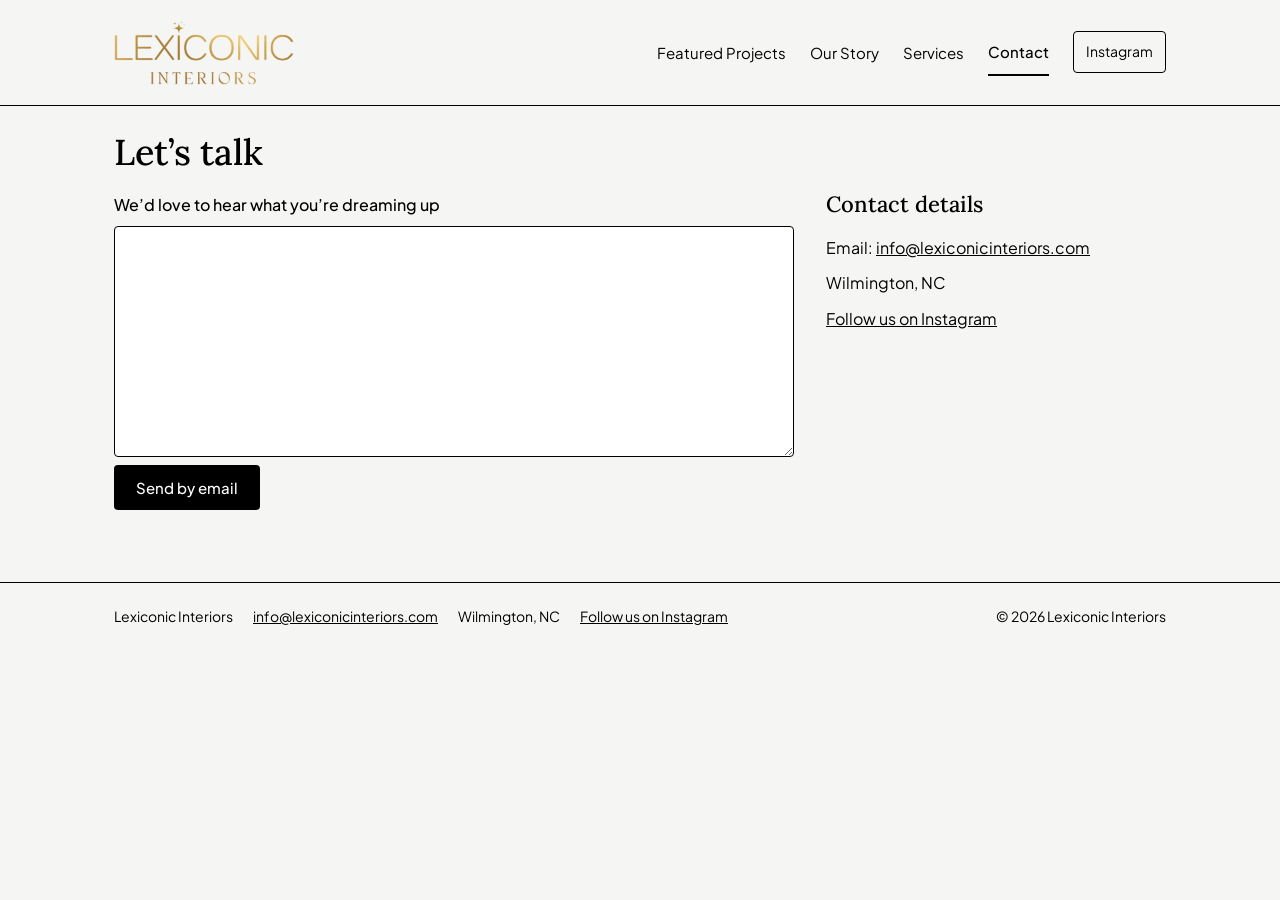
==== contact.html @ 1aa58450 "Updating Styling and Adding Pages" ====
<!DOCTYPE html>
<html lang="en">
<head>
  <meta charset="utf-8">
  <meta name="viewport" content="width=device-width, initial-scale=1">
  <title>Contact | Lexiconic Interiors</title>
  <meta name="description" content="Get in touch with Lexiconic Interiors, a Wilmington, NC interior design studio.">
  <link rel="preconnect" href="https://fonts.googleapis.com">
  <link rel="preconnect" href="https://fonts.gstatic.com" crossorigin>
  <link href="https://fonts.googleapis.com/css2?family=Lora:wght@400;500;600&family=Plus+Jakarta+Sans:wght@400;500;600&display=swap" rel="stylesheet">
  <link rel="stylesheet" href="css/styles.css">
</head>
<body>
  <a class="skip-link" href="#main">Skip to main content</a>
  <header class="site-header">
    <div class="header-inner">
      <a class="logo" href="index.html"><img src="images/lexiconic-logo.png" alt="Lexiconic Interiors, home" width="180" height="65"></a>
      <nav aria-label="Main">
        <ul>
          <li><a href="featured-projects.html">Featured Projects</a></li>
          <li><a href="our-story.html">Our Story</a></li>
          <li><a href="services.html">Services</a></li>
          <li><a href="contact.html" aria-current="page">Contact</a></li>
          <li class="insta"><a href="https://www.instagram.com/lexiconicinteriors/" target="_blank" rel="noopener">Instagram<span class="visually-hidden"> (opens in a new tab)</span></a></li>
        </ul>
      </nav>
    </div>
  </header>
  <main id="main" tabindex="-1">
    <div class="container">
      <h1>Let’s talk</h1>
      <div class="contact-grid">
        <form id="contact-form" action="mailto:info@lexiconicinteriors.com" method="post" enctype="text/plain">
          <label for="message">We’d love to hear what you’re dreaming up</label>
          <textarea id="message" name="message" rows="8" maxlength="1500" required aria-describedby="message-help"></textarea>
          <p id="message-help" class="help">
          <button class="button" type="submit">Send by email</button>
        </form>
        <div>
          <h2>Contact details</h2>
          <ul class="details">
            <li>Email: <a href="mailto:info@lexiconicinteriors.com">info@lexiconicinteriors.com</a></li>
            <li>Wilmington, NC</li>
            <li><a href="https://www.instagram.com/lexiconicinteriors/" target="_blank" rel="noopener">Follow us on Instagram<span class="visually-hidden"> (opens in a new tab)</span></a></li>
          </ul>
        </div>
      </div>
    </div>
  </main>
  <footer class="site-footer">
    <div class="footer-inner">
      <ul>
        <li>Lexiconic Interiors</li>
        <li><a href="mailto:info@lexiconicinteriors.com">info@lexiconicinteriors.com</a></li>
        <li>Wilmington, NC</li>
        <li><a href="https://www.instagram.com/lexiconicinteriors/" target="_blank" rel="noopener">Follow us on Instagram<span class="visually-hidden"> (opens in a new tab)</span></a></li>
      </ul>
      <p>&copy; 2026 Lexiconic Interiors</p>
    </div>
  </footer>
  <script>
    /* Opens the visitor's email app with their message ready to send. */
    document.getElementById("contact-form").addEventListener("submit", function (e) {
      e.preventDefault();
      var to = this.getAttribute("action").replace("mailto:", "");
      var msg = document.getElementById("message").value;
      window.location.href = "mailto:" + to + "?subject=" + encodeURIComponent("Project inquiry") + "&body=" + encodeURIComponent(msg);
    });
  </script>
</body>
</html>
---- css/styles.css ----
/* Lexiconic Interiors: site styles
   Colors: background #f5f5f3, text/primary black, white for bands and button text.
   Everything sized in rem so text can be enlarged to 200% without breaking. */

:root {
  --bg: #f5f5f3;
  --text: #000000;
  --white: #ffffff;
  --placeholder: #dcdcd8;
  --serif: "Lora", Georgia, "Times New Roman", serif;
  --sans: "Plus Jakarta Sans", Arial, Helvetica, sans-serif;
  --max: 68.75rem;
}

*, *::before, *::after { box-sizing: border-box; }

html { font-size: 100%; -webkit-text-size-adjust: 100%; }

body {
  margin: 0;
  background: var(--bg);
  color: var(--text);
  font-family: var(--sans);
  font-size: 1rem;
  line-height: 1.7;
}

img { display: block; max-width: 100%; height: auto; }
a { color: var(--text); }

/* Keyboard users: clearly visible focus on every link and button */
:focus-visible { outline: 3px solid var(--text); outline-offset: 3px; }
main:focus { outline: none; }

.visually-hidden {
  position: absolute !important;
  width: 1px; height: 1px;
  margin: -1px; padding: 0;
  overflow: hidden;
  clip: rect(0, 0, 0, 0);
  white-space: nowrap; border: 0;
}

.skip-link {
  position: absolute; left: -9999px; top: 0;
  background: var(--text); color: var(--white);
  padding: 0.75rem 1rem; z-index: 100;
}
.skip-link:focus { left: 0; outline: 3px solid var(--white); outline-offset: -6px; }

/* Headings */
h1, h2, h3 {
  font-family: var(--serif);
  font-weight: 500;
  line-height: 1.25;
  margin: 0 0 0.75rem;
}
h1 { font-size: clamp(1.75rem, 4vw, 2.25rem); }
h2 { font-size: 1.375rem; }
h3 { font-size: 1.125rem; }
p { max-width: 65ch; margin: 0 0 1rem; }

.container { max-width: var(--max); margin: 0 auto; padding: 1.5rem; }

/* Header and navigation */
.site-header { border-bottom: 1px solid var(--text); }
.header-inner {
  max-width: var(--max); margin: 0 auto; padding: 1rem 1.5rem;
  display: flex; justify-content: space-between; align-items: center;
  flex-wrap: wrap; gap: 0.5rem 2rem;
}
.logo { display: inline-block; padding: 0.25rem 0; }
.logo img { width: 11.25rem; height: auto; }
nav ul {
  list-style: none; margin: 0; padding: 0;
  display: flex; flex-wrap: wrap; align-items: center; gap: 0.25rem 1.5rem;
}
nav a {
  display: inline-block; padding: 0.6rem 0;
  font-size: 0.9375rem; text-decoration: none;
}
nav a:hover { text-decoration: underline; }
nav a[aria-current="page"] { border-bottom: 2px solid var(--text); font-weight: 500; }
nav .insta a {
  border: 1px solid var(--text); border-radius: 4px;
  padding: 0.5rem 0.75rem; font-size: 0.875rem;
}

/* Buttons */
.button {
  display: inline-block; min-height: 2.75rem;
  background: var(--text); color: var(--white);
  border: 2px solid var(--text); border-radius: 4px;
  padding: 0.7rem 1.25rem;
  font-size: 0.9375rem; font-weight: 500; text-decoration: none;
}
.button:hover { background: var(--white); color: var(--text); }

/* Photo placeholders: replace these with real images (see README) */
.placeholder {
  background: var(--placeholder); color: var(--text);
  display: flex; align-items: center; justify-content: center;
  text-align: center; padding: 0.5rem;
  font-size: 0.8125rem; border-radius: 4px;
  aspect-ratio: 4 / 3;
}
.hero { width: 100%; aspect-ratio: 21 / 9; min-height: 11rem; border-radius: 0; }

/* Project grids */
.grid-3 {
  list-style: none; margin: 1rem 0 0; padding: 0;
  display: grid; gap: 1.5rem;
  grid-template-columns: repeat(auto-fit, minmax(min(100%, 16rem), 1fr));
}
.card { display: block; text-decoration: none; }
.card h3 { margin: 0.5rem 0 0; text-decoration: underline; }
.grid-3 article h2 { font-size: 1.125rem; margin: 0.5rem 0 0.25rem; }
.grid-3 article p { margin: 0; }
.more { margin-top: 1.5rem; }

/* Testimonial */
.testimonial {
  background: var(--white); border-top: 1px solid var(--text);
  padding: 2rem 1.5rem; text-align: center; margin-top: 1.5rem;
}
.testimonial figure { margin: 0 0 1rem; }
.testimonial blockquote { margin: 0; }
.testimonial blockquote p {
  font-family: var(--serif); font-size: 1.25rem; line-height: 1.5;
  max-width: 36rem; margin: 0 auto 0.5rem;
}
.testimonial figcaption { font-size: 0.875rem; }
.testimonial p { margin-left: auto; margin-right: auto; }

/* Our Story: photo left, bio right */
.bio {
  display: grid; grid-template-columns: minmax(0, 18.75rem) 1fr;
  gap: 2rem; align-items: center; padding: 1.5rem 0;
}
.bio img {
  width: 100%; aspect-ratio: 1 / 1; object-fit: cover;
  object-position: 40% 25%; border-radius: 4px;
}

/* Services and Contact */
.service { border-top: 1px solid var(--text); padding: 1.25rem 0 0.25rem; }
.details { list-style: none; margin: 0 0 1rem; padding: 0; }
.details li { padding: 0.25rem 0; }

/* Footer */
.site-footer { background: var(#f5f5f3); border-top: 1px solid var(--text); font-size: 0.875rem; margin-top: 2rem; }
.footer-inner {
  max-width: var(--max); margin: 0 auto; padding: 1rem 1.5rem;
  display: flex; justify-content: space-between; flex-wrap: wrap; gap: 0.5rem 1.5rem;
}
.footer-inner ul { list-style: none; margin: 0; padding: 0; display: flex; flex-wrap: wrap; align-items: center; gap: 0.25rem 1.25rem; }
.footer-inner a { display: inline-block; padding: 0.4rem 0; }
.footer-inner p { margin: 0; padding: 0.4rem 0; }

/* Phones and enlarged text: everything becomes one column */
@media (max-width: 40rem) {
  .header-inner { flex-direction: column; align-items: flex-start; padding: 1rem; }
  .container { padding: 1.25rem 1rem; }
  .bio { grid-template-columns: 1fr; gap: 1rem; }
  .footer-inner { flex-direction: column; padding: 1rem; }
  .footer-inner ul { flex-direction: column; align-items: flex-start; }
}

/* Respect "reduce motion" settings (the site has no animation anyway) */
@media (prefers-reduced-motion: reduce) {
  * { animation: none !important; transition: none !important; scroll-behavior: auto !important; }
}

/* Added: pull quote, long bios, contact form */
.pullquote { margin: 1rem 0 1.5rem; max-width: 36rem; }
.pullquote blockquote { margin: 0; }
.pullquote blockquote p { font-family: var(--serif); font-size: 1.375rem; line-height: 1.5; margin: 0 0 0.25rem; }
.pullquote figcaption { font-size: 0.875rem; }
.bio { align-items: start; }
.bio h2 { margin-top: 0; }
.lead { font-family: var(--serif); font-size: 1.125rem; line-height: 1.5; }
.contact-grid { display: grid; grid-template-columns: minmax(0, 2fr) minmax(0, 1fr); gap: 2rem; margin-top: 1rem; }
label { display: block; font-weight: 500; margin-bottom: 0.5rem; }
textarea {
  display: block; width: 100%; min-height: 10rem;
  background: var(#f5f5f3); color: var(--text);
  border: 1px solid var(--text); border-radius: 4px;
  padding: 0.75rem; font: inherit; line-height: 1.6; resize: vertical;
}
.help { font-size: 0.875rem; margin-top: 0.5rem; }
button.button { font-family: var(--sans); cursor: pointer; }
@media (max-width: 40rem) { .contact-grid { grid-template-columns: 1fr; } }

/* No gap between the testimonial band and the footer */
main:has(.testimonial) + .site-footer { margin-top: 0; }
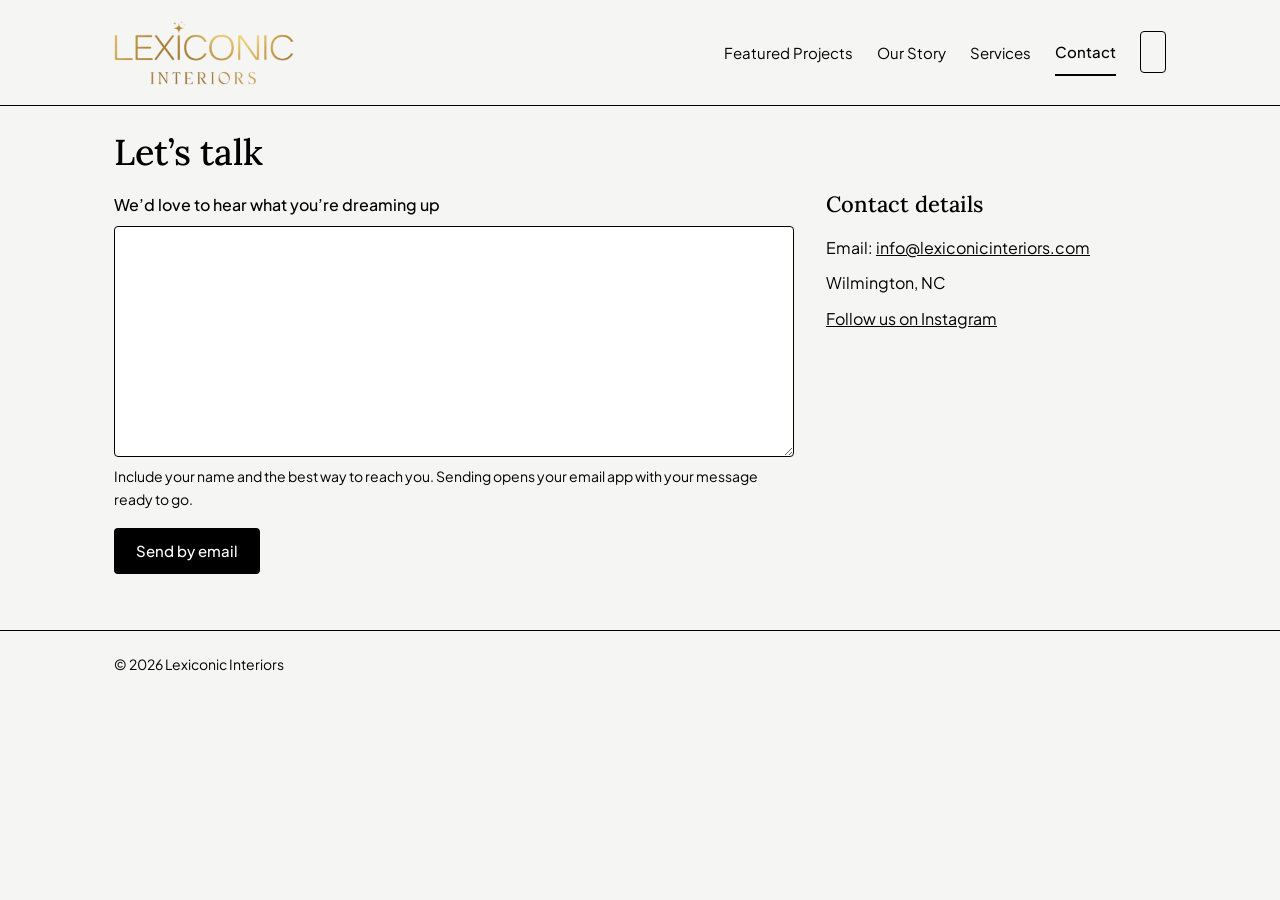
==== commit e70fa344: "describe what you changed" ====
--- a/contact.html
+++ b/contact.html
@@ -21,7 +21,7 @@
           <li><a href="our-story.html">Our Story</a></li>
           <li><a href="services.html">Services</a></li>
           <li><a href="contact.html" aria-current="page">Contact</a></li>
-          <li class="insta"><a href="https://www.instagram.com/lexiconicinteriors/" target="_blank" rel="noopener">Instagram<span class="visually-hidden"> (opens in a new tab)</span></a></li>
+          <li class="insta"><a href="https://www.instagram.com/lexiconicinteriors/" target="_blank" rel="noopener"><svg viewBox="0 0 24 24" aria-hidden="true" focusable="false"><rect x="3" y="3" width="18" height="18" rx="5" fill="none" stroke="currentColor" stroke-width="1.8"/><circle cx="12" cy="12" r="4.2" fill="none" stroke="currentColor" stroke-width="1.8"/><circle cx="17.3" cy="6.7" r="1.2" fill="currentColor"/></svg><span class="visually-hidden">Instagram (opens in a new tab)</span></a></li>
         </ul>
       </nav>
     </div>
@@ -33,7 +33,7 @@
         <form id="contact-form" action="mailto:info@lexiconicinteriors.com" method="post" enctype="text/plain">
           <label for="message">We’d love to hear what you’re dreaming up</label>
           <textarea id="message" name="message" rows="8" maxlength="1500" required aria-describedby="message-help"></textarea>
-          <p id="message-help" class="help">
+          <p id="message-help" class="help">Include your name and the best way to reach you. Sending opens your email app with your message ready to go.</p>
           <button class="button" type="submit">Send by email</button>
         </form>
         <div>
@@ -49,12 +49,6 @@
   </main>
   <footer class="site-footer">
     <div class="footer-inner">
-      <ul>
-        <li>Lexiconic Interiors</li>
-        <li><a href="mailto:info@lexiconicinteriors.com">info@lexiconicinteriors.com</a></li>
-        <li>Wilmington, NC</li>
-        <li><a href="https://www.instagram.com/lexiconicinteriors/" target="_blank" rel="noopener">Follow us on Instagram<span class="visually-hidden"> (opens in a new tab)</span></a></li>
-      </ul>
       <p>&copy; 2026 Lexiconic Interiors</p>
     </div>
   </footer>
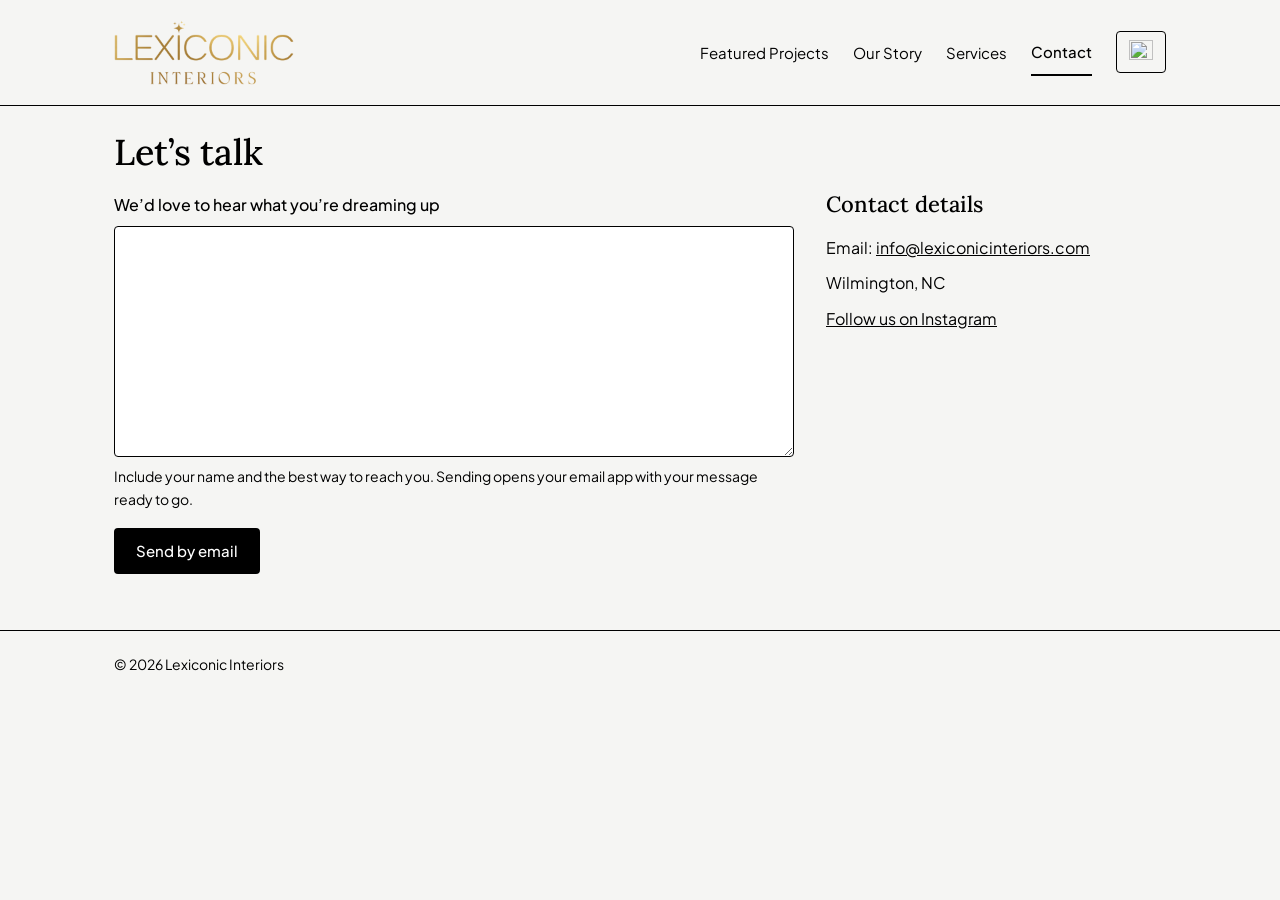
==== commit 81548817: "describe what you changed" ====
--- a/contact.html
+++ b/contact.html
@@ -21,7 +21,7 @@
           <li><a href="our-story.html">Our Story</a></li>
           <li><a href="services.html">Services</a></li>
           <li><a href="contact.html" aria-current="page">Contact</a></li>
-          <li class="insta"><a href="https://www.instagram.com/lexiconicinteriors/" target="_blank" rel="noopener"><svg viewBox="0 0 24 24" aria-hidden="true" focusable="false"><rect x="3" y="3" width="18" height="18" rx="5" fill="none" stroke="currentColor" stroke-width="1.8"/><circle cx="12" cy="12" r="4.2" fill="none" stroke="currentColor" stroke-width="1.8"/><circle cx="17.3" cy="6.7" r="1.2" fill="currentColor"/></svg><span class="visually-hidden">Instagram (opens in a new tab)</span></a></li>
+          <li class="insta"><a href="https://www.instagram.com/lexiconicinteriors/" target="_blank" rel="noopener"><img src="images/instagram-gold.png" alt="" width="24" height="24"><span class="visually-hidden">Instagram (opens in a new tab)</span></a></li>
         </ul>
       </nav>
     </div>
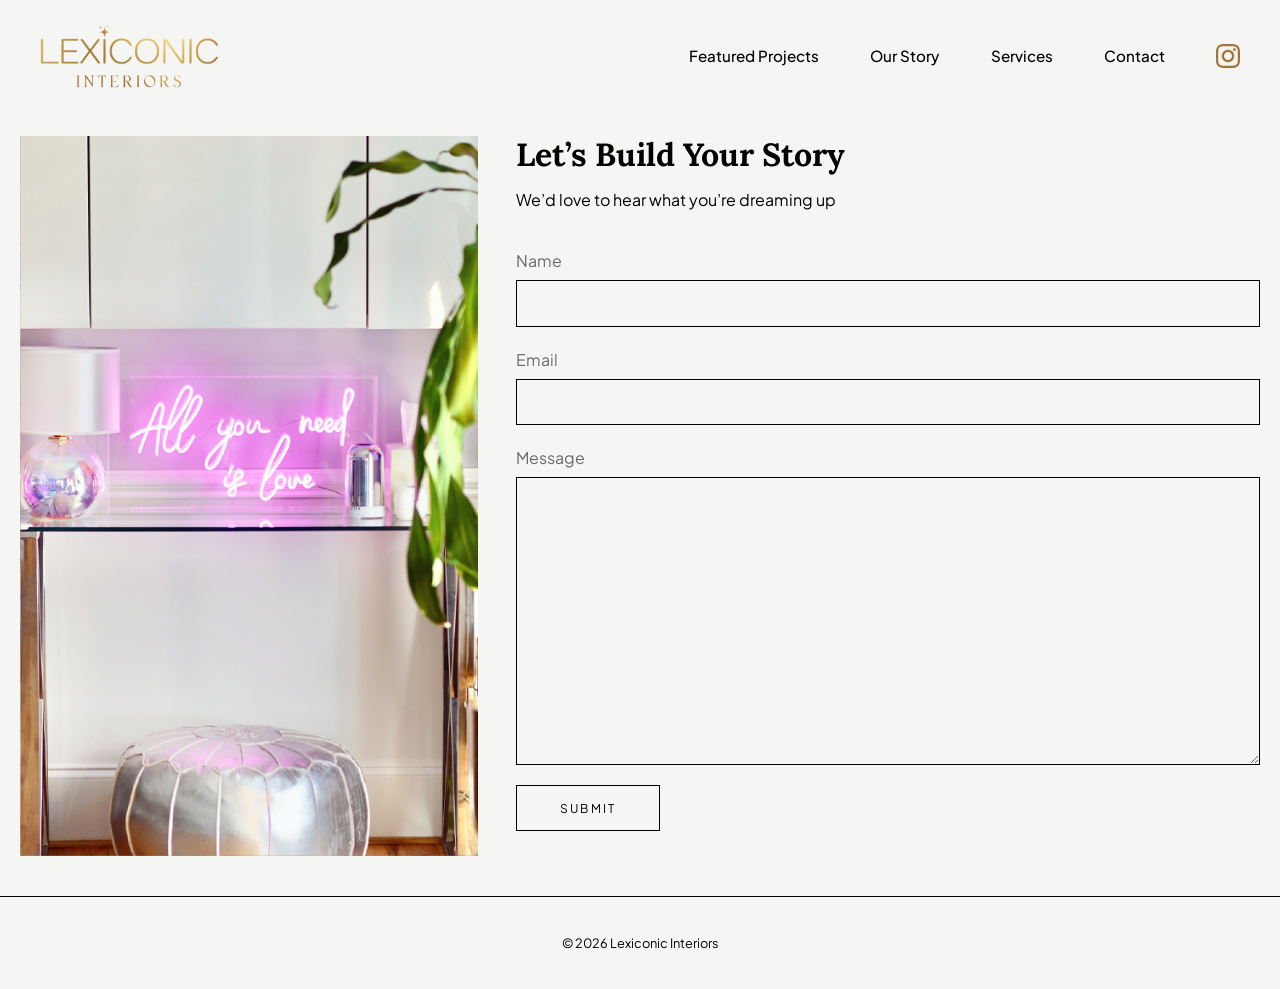
==== commit 0b62844c: "Photos in place" ====
--- a/contact.html
+++ b/contact.html
@@ -1,65 +1,75 @@
 <!DOCTYPE html>
 <html lang="en">
 <head>
-  <meta charset="utf-8">
-  <meta name="viewport" content="width=device-width, initial-scale=1">
-  <title>Contact | Lexiconic Interiors</title>
-  <meta name="description" content="Get in touch with Lexiconic Interiors, a Wilmington, NC interior design studio.">
-  <link rel="preconnect" href="https://fonts.googleapis.com">
-  <link rel="preconnect" href="https://fonts.gstatic.com" crossorigin>
-  <link href="https://fonts.googleapis.com/css2?family=Lora:wght@400;500;600&family=Plus+Jakarta+Sans:wght@400;500;600&display=swap" rel="stylesheet">
-  <link rel="stylesheet" href="css/styles.css">
+<meta charset="utf-8">
+<meta name="viewport" content="width=device-width, initial-scale=1">
+<title>Contact | Lexiconic Interiors</title>
+<meta name="description" content="Get in touch with Lexiconic Interiors, a Wilmington, NC interior design studio. Tell us what you're dreaming up.">
+<link rel="preconnect" href="https://fonts.googleapis.com">
+<link rel="preconnect" href="https://fonts.gstatic.com" crossorigin>
+<link href="https://fonts.googleapis.com/css2?family=Lora:wght@400;500;600;700&family=Plus+Jakarta+Sans:wght@400;500;600&display=swap" rel="stylesheet">
+<link rel="stylesheet" href="css/styles.css">
 </head>
 <body>
-  <a class="skip-link" href="#main">Skip to main content</a>
-  <header class="site-header">
-    <div class="header-inner">
-      <a class="logo" href="index.html"><img src="images/lexiconic-logo.png" alt="Lexiconic Interiors, home" width="180" height="65"></a>
-      <nav aria-label="Main">
-        <ul>
-          <li><a href="featured-projects.html">Featured Projects</a></li>
-          <li><a href="our-story.html">Our Story</a></li>
-          <li><a href="services.html">Services</a></li>
-          <li><a href="contact.html" aria-current="page">Contact</a></li>
-          <li class="insta"><a href="https://www.instagram.com/lexiconicinteriors/" target="_blank" rel="noopener"><img src="images/instagram-gold.png" alt="" width="24" height="24"><span class="visually-hidden">Instagram (opens in a new tab)</span></a></li>
-        </ul>
-      </nav>
+
+<a class="skip-link" href="#main">Skip to main content</a>
+
+<header class="site-header">
+  <div class="header-inner">
+    <a class="logo" href="index.html"><img src="images/lexiconic-logo.png" alt="Lexiconic Interiors, home" width="180" height="65"></a>
+    <nav aria-label="Main">
+      <ul>
+        <li><a href="featured-projects.html">Featured Projects</a></li>
+        <li><a href="our-story.html">Our Story</a></li>
+        <li><a href="services.html">Services</a></li>
+        <li><a href="contact.html" aria-current="page">Contact</a></li>
+        <li class="insta"><a href="https://www.instagram.com/lexiconicinteriors/" target="_blank" rel="noopener"><img src="instagram-gold.png" alt="" width="24" height="24"><span class="visually-hidden">Instagram (opens in a new tab)</span></a></li>
+      </ul>
+    </nav>
+  </div>
+</header>
+
+<main id="main" tabindex="-1">
+  <div class="split contact">
+
+    <figure>
+      <img src="images/contact-neon.jpg" width="900" height="1411" alt="A pink neon sign reading “All you need is love” on a glass console table, beside a silver pouf and a leafy plant">
+    </figure>
+
+    <div>
+      <h1>Let’s Build Your Story</h1>
+      <p class="lede">We’d love to hear what you’re dreaming up</p>
+
+      <!--
+        This form opens the visitor's email app with their message ready to send
+        to info@lexiconicinteriors.com (see js/main.js). To change the address,
+        update it here and in js/main.js.
+      -->
+      <form id="contact-form" action="mailto:info@lexiconicinteriors.com" method="post" enctype="text/plain">
+        <div class="field">
+          <label for="name">Name</label>
+          <input id="name" name="name" type="text" autocomplete="name" required>
+        </div>
+        <div class="field">
+          <label for="email">Email</label>
+          <input id="email" name="email" type="email" autocomplete="email" required>
+        </div>
+        <div class="field">
+          <label for="message">Message</label>
+          <textarea id="message" name="message" required></textarea>
+        </div>
+        <button class="button" type="submit">Submit</button>
+        <p id="form-status" class="form-status" role="status"></p>
+      </form>
     </div>
-  </header>
-  <main id="main" tabindex="-1">
-    <div class="container">
-      <h1>Let’s talk</h1>
-      <div class="contact-grid">
-        <form id="contact-form" action="mailto:info@lexiconicinteriors.com" method="post" enctype="text/plain">
-          <label for="message">We’d love to hear what you’re dreaming up</label>
-          <textarea id="message" name="message" rows="8" maxlength="1500" required aria-describedby="message-help"></textarea>
-          <p id="message-help" class="help">Include your name and the best way to reach you. Sending opens your email app with your message ready to go.</p>
-          <button class="button" type="submit">Send by email</button>
-        </form>
-        <div>
-          <h2>Contact details</h2>
-          <ul class="details">
-            <li>Email: <a href="mailto:info@lexiconicinteriors.com">info@lexiconicinteriors.com</a></li>
-            <li>Wilmington, NC</li>
-            <li><a href="https://www.instagram.com/lexiconicinteriors/" target="_blank" rel="noopener">Follow us on Instagram<span class="visually-hidden"> (opens in a new tab)</span></a></li>
-          </ul>
-        </div>
-      </div>
-    </div>
-  </main>
-  <footer class="site-footer">
-    <div class="footer-inner">
-      <p>&copy; 2026 Lexiconic Interiors</p>
-    </div>
-  </footer>
-  <script>
-    /* Opens the visitor's email app with their message ready to send. */
-    document.getElementById("contact-form").addEventListener("submit", function (e) {
-      e.preventDefault();
-      var to = this.getAttribute("action").replace("mailto:", "");
-      var msg = document.getElementById("message").value;
-      window.location.href = "mailto:" + to + "?subject=" + encodeURIComponent("Project inquiry") + "&body=" + encodeURIComponent(msg);
-    });
-  </script>
+
+  </div>
+</main>
+
+<footer class="site-footer">
+  <p>&copy; 2026 Lexiconic Interiors</p>
+</footer>
+
+<script src="js/main.js" defer></script>
 </body>
 </html>
--- a/css/styles.css
+++ b/css/styles.css
@@ -1,195 +1,566 @@
-/* Lexiconic Interiors: site styles
-   Colors: background #f5f5f3, text/primary black, white for bands and button text.
-   Everything sized in rem so text can be enlarged to 200% without breaking. */
+/* ==========================================================
+   Lexiconic Interiors - site styles
+   Edit colors and fonts here (the :root block) and every page updates.
+   ========================================================== */
 
 :root {
   --bg: #f5f5f3;
-  --text: #000000;
-  --white: #ffffff;
-  --placeholder: #dcdcd8;
+  --ink: #000;
+  --muted: #6b6b6b;
+  --line: #000;
   --serif: "Lora", Georgia, "Times New Roman", serif;
-  --sans: "Plus Jakarta Sans", Arial, Helvetica, sans-serif;
-  --max: 68.75rem;
-}
-
-*, *::before, *::after { box-sizing: border-box; }
-
-html { font-size: 100%; -webkit-text-size-adjust: 100%; }
+  --sans: "Plus Jakarta Sans", system-ui, -apple-system, "Segoe UI", sans-serif;
+  --page-max: 1280px;
+  --gutter: clamp(1.25rem, 3.5vw, 2.5rem);
+}
+
+*,
+*::before,
+*::after {
+  box-sizing: border-box;
+}
+
+html {
+  -webkit-text-size-adjust: 100%;
+}
 
 body {
   margin: 0;
+  min-height: 100vh;
+  display: flex;
+  flex-direction: column;
   background: var(--bg);
-  color: var(--text);
+  color: var(--ink);
   font-family: var(--sans);
   font-size: 1rem;
-  line-height: 1.7;
-}
-
-img { display: block; max-width: 100%; height: auto; }
-a { color: var(--text); }
-
-/* Keyboard users: clearly visible focus on every link and button */
-:focus-visible { outline: 3px solid var(--text); outline-offset: 3px; }
-main:focus { outline: none; }
+  line-height: 1.6;
+}
+
+main {
+  flex: 1;
+}
+
+img {
+  max-width: 100%;
+  height: auto;
+}
+
+h1,
+h2,
+h3 {
+  font-family: var(--serif);
+  font-weight: 700;
+  line-height: 1.2;
+  margin: 0;
+}
+
+p {
+  margin: 0 0 1em;
+}
+
+a {
+  color: inherit;
+}
+
+:focus-visible {
+  outline: 2px solid var(--ink);
+  outline-offset: 3px;
+}
 
 .visually-hidden {
   position: absolute !important;
-  width: 1px; height: 1px;
-  margin: -1px; padding: 0;
+  width: 1px;
+  height: 1px;
+  margin: -1px;
+  padding: 0;
   overflow: hidden;
-  clip: rect(0, 0, 0, 0);
-  white-space: nowrap; border: 0;
+  clip: rect(0 0 0 0);
+  white-space: nowrap;
+  border: 0;
 }
 
 .skip-link {
-  position: absolute; left: -9999px; top: 0;
-  background: var(--text); color: var(--white);
-  padding: 0.75rem 1rem; z-index: 100;
-}
-.skip-link:focus { left: 0; outline: 3px solid var(--white); outline-offset: -6px; }
-
-/* Headings */
-h1, h2, h3 {
+  position: absolute;
+  left: 1rem;
+  top: -4rem;
+  z-index: 20;
+  padding: 0.6rem 1rem;
+  background: var(--ink);
+  color: var(--bg);
+}
+
+.skip-link:focus {
+  top: 1rem;
+}
+
+/* ---------- Header ---------- */
+
+.site-header {
+  background: var(--bg);
+}
+
+.site-header.is-ruled {
+  border-bottom: 1px solid var(--line);
+}
+
+.header-inner {
+  max-width: var(--page-max);
+  margin: 0 auto;
+  padding: 1.5rem var(--gutter);
+  display: flex;
+  align-items: center;
+  justify-content: space-between;
+  flex-wrap: wrap;
+  gap: 1rem 2rem;
+}
+
+.logo img {
+  display: block;
+  width: clamp(120px, 14vw, 180px);
+  height: auto;
+}
+
+.site-header nav ul {
+  display: flex;
+  align-items: center;
+  flex-wrap: wrap;
+  gap: 0.75rem clamp(1.25rem, 4vw, 3.5rem);
+  margin: 0;
+  padding: 0;
+  list-style: none;
+}
+
+.site-header nav a {
+  display: inline-block;
+  padding: 0.25rem 0;
+  font-size: 0.95rem;
+  font-weight: 500;
+  text-decoration: none;
+  border-bottom: 1px solid transparent;
+}
+
+.site-header nav a:hover {
+  border-bottom-color: var(--ink);
+}
+
+.site-header .insta a {
+  display: block;
+  padding: 0;
+  border-bottom: 0;
+}
+
+.site-header .insta img {
+  display: block;
+  width: 24px;
+  height: 24px;
+}
+
+/* ---------- Footer ---------- */
+
+.site-footer {
+  border-top: 1px solid var(--line);
+  padding: 2.25rem 1.5rem;
+  text-align: center;
+  font-size: 0.8rem;
+}
+
+.site-footer p {
+  margin: 0;
+}
+
+/* ---------- Home ---------- */
+
+.hero {
+  display: block;
+  width: 100%;
+  aspect-ratio: 814 / 551;
+  max-height: min(75vh, 720px);
+  object-fit: cover;
+}
+
+.intro {
+  max-width: 780px;
+  margin: 0 auto;
+  padding: 3.5rem 1.5rem 3rem;
+  text-align: center;
+}
+
+.intro h1 {
+  font-size: clamp(1.6rem, 3vw, 2rem);
+  margin-bottom: 1.5rem;
+}
+
+.intro p {
+  margin: 0;
+}
+
+.tiles {
+  display: grid;
+  grid-template-columns: repeat(3, 1fr);
+  gap: 1.25rem;
+  max-width: var(--page-max);
+  margin: 0 auto;
+  padding: 0 1.25rem;
+  list-style: none;
+}
+
+.tiles img {
+  display: block;
+  width: 100%;
+  aspect-ratio: 244 / 193;
+  object-fit: cover;
+}
+
+.testimonial {
+  max-width: 1100px;
+  margin: 4rem auto;
+  padding: 0 1.5rem;
+}
+
+.testimonial figure {
+  margin: 0;
+  padding: clamp(1.75rem, 5vw, 3rem) clamp(1.25rem, 9vw, 6.5rem);
+  border: 1px solid var(--line);
+  text-align: center;
+}
+
+.testimonial blockquote {
+  max-width: 42em;
+  margin: 0 auto;
   font-family: var(--serif);
+  font-size: 1.05rem;
+  line-height: 1.5;
+}
+
+.testimonial blockquote p {
+  margin: 0;
+}
+
+.testimonial figcaption {
+  margin-top: 2rem;
+  font-family: var(--serif);
+  font-size: 0.8rem;
+}
+
+/* ---------- Our Story ---------- */
+
+.quote-band {
+  border-bottom: 1px solid var(--line);
+  padding: 2rem 1.5rem;
+  text-align: center;
+}
+
+.quote-band figure {
+  margin: 0;
+}
+
+.quote-band blockquote {
+  margin: 0;
+  font-family: var(--serif);
+  font-size: clamp(1.35rem, 2.6vw, 1.7rem);
+  line-height: 1.3;
+}
+
+.quote-band blockquote p {
+  margin: 0;
+}
+
+.quote-band figcaption {
+  margin-top: 0.35rem;
+  font-family: var(--serif);
+  font-size: 0.95rem;
+  color: var(--muted);
+}
+
+.story {
+  max-width: var(--page-max);
+  margin: 0 auto;
+  padding: 2rem var(--gutter) 3.5rem;
+}
+
+.story h1 {
+  font-size: clamp(2rem, 4.5vw, 2.75rem);
+  margin-bottom: 3rem;
+}
+
+.person {
+  display: grid;
+  grid-template-columns: minmax(0, 350px) minmax(0, 1fr);
+  gap: 2rem;
+  align-items: start;
+  margin-bottom: 4.5rem;
+}
+
+.person:last-child {
+  margin-bottom: 0;
+}
+
+.person img {
+  display: block;
+  width: 100%;
+  aspect-ratio: 1 / 1;
+  object-fit: cover;
+}
+
+.person h2 {
+  font-size: clamp(1.6rem, 3vw, 2rem);
+  margin-bottom: 1rem;
+}
+
+.person p {
+  max-width: 62ch;
+}
+
+/* ---------- Featured Projects ---------- */
+
+.project {
+  border-top: 1px solid var(--line);
+  padding: 1.5rem 0 1.75rem;
+}
+
+.project-inner {
+  max-width: var(--page-max);
+  margin: 0 auto;
+  padding: 0 var(--gutter);
+}
+
+.project h2 {
+  font-size: clamp(1.4rem, 2.6vw, 1.7rem);
+  margin-bottom: 1rem;
+}
+
+.project h2 .version {
+  font-size: 0.8em;
   font-weight: 500;
-  line-height: 1.25;
-  margin: 0 0 0.75rem;
-}
-h1 { font-size: clamp(1.75rem, 4vw, 2.25rem); }
-h2 { font-size: 1.375rem; }
-h3 { font-size: 1.125rem; }
-p { max-width: 65ch; margin: 0 0 1rem; }
-
-.container { max-width: var(--max); margin: 0 auto; padding: 1.5rem; }
-
-/* Header and navigation */
-.site-header { border-bottom: 1px solid var(--text); }
-.header-inner {
-  max-width: var(--max); margin: 0 auto; padding: 1rem 1.5rem;
-  display: flex; justify-content: space-between; align-items: center;
-  flex-wrap: wrap; gap: 0.5rem 2rem;
-}
-.logo { display: inline-block; padding: 0.25rem 0; }
-.logo img { width: 11.25rem; height: auto; }
-nav ul {
-  list-style: none; margin: 0; padding: 0;
-  display: flex; flex-wrap: wrap; align-items: center; gap: 0.25rem 1.5rem;
-}
-nav a {
-  display: inline-block; padding: 0.6rem 0;
-  font-size: 0.9375rem; text-decoration: none;
-}
-nav a:hover { text-decoration: underline; }
-nav a[aria-current="page"] { border-bottom: 2px solid var(--text); font-weight: 500; }
-nav .insta a {
-  border: 1px solid var(--text); border-radius: 4px;
-  padding: 0.5rem 0.75rem; font-size: 0.875rem;
-}
-
-/* Buttons */
+  color: var(--muted);
+}
+
+.project p {
+  max-width: 120ch;
+  margin: 1rem 0 0;
+  font-size: 0.95rem;
+}
+
+.project .coming-soon {
+  margin: 0 0 0.25rem;
+  font-family: var(--serif);
+  font-size: 1rem;
+  font-weight: 700;
+  color: var(--muted);
+}
+
+.carousel {
+  position: relative;
+  display: flex;
+  align-items: center;
+  gap: 0.5rem;
+}
+
+.carousel-track {
+  flex: 1;
+  min-width: 0;
+  display: flex;
+  gap: 0.75rem;
+  margin: 0;
+  padding: 0;
+  list-style: none;
+  overflow-x: auto;
+  scroll-snap-type: x mandatory;
+  scrollbar-width: none;
+}
+
+.carousel-track::-webkit-scrollbar {
+  display: none;
+}
+
+.carousel-track li {
+  flex: 0 0 calc((100% - 1.5rem) / 3);
+  scroll-snap-align: start;
+}
+
+.carousel-track img {
+  display: block;
+  width: 100%;
+  aspect-ratio: 16 / 15;
+  object-fit: cover;
+}
+
+.carousel-btn {
+  flex: 0 0 2.25rem;
+  width: 2.25rem;
+  height: 2.25rem;
+  display: grid;
+  place-items: center;
+  padding: 0;
+  border: 0;
+  background: transparent;
+  color: var(--ink);
+  cursor: pointer;
+  visibility: hidden;
+}
+
+.carousel-btn.is-visible {
+  visibility: visible;
+}
+
+.carousel-btn.prev {
+  position: absolute;
+  left: 0.25rem;
+  top: 50%;
+  transform: translateY(-50%);
+  border-radius: 50%;
+  background: var(--bg);
+  box-shadow: 0 0 0 1px var(--line);
+}
+
+/* ---------- Two-column pages (Contact, Services) ---------- */
+
+.split {
+  display: grid;
+  gap: clamp(1.5rem, 3vw, 2.5rem);
+  max-width: var(--page-max);
+  margin: 0 auto;
+  padding: 1.5rem 1.25rem 2.5rem;
+}
+
+.split.contact {
+  grid-template-columns: minmax(0, 4fr) minmax(0, 6.5fr);
+}
+
+.split.services {
+  grid-template-columns: minmax(0, 5fr) minmax(0, 7fr);
+}
+
+.split figure {
+  margin: 0;
+}
+
+.split.contact figure {
+  min-height: 420px;
+}
+
+.split.contact figure img {
+  display: block;
+  width: 100%;
+  height: 100%;
+  object-fit: cover;
+}
+
+.split.services figure img {
+  display: block;
+  width: 100%;
+}
+
+.split h1 {
+  font-size: clamp(1.6rem, 3vw, 2rem);
+  margin-bottom: 0.75rem;
+}
+
+.split .lede {
+  margin-bottom: 2.25rem;
+}
+
+/* ---------- Contact form ---------- */
+
+.field {
+  margin-bottom: 1.25rem;
+}
+
+.field label {
+  display: block;
+  margin-bottom: 0.4rem;
+  color: var(--muted);
+}
+
+.field input,
+.field textarea {
+  display: block;
+  width: 100%;
+  padding: 0.7rem 0.8rem;
+  border: 1px solid var(--line);
+  border-radius: 0;
+  background: transparent;
+  color: var(--ink);
+  font: inherit;
+}
+
+.field input {
+  height: 2.9rem;
+}
+
+.field textarea {
+  min-height: 18rem;
+  resize: vertical;
+}
+
 .button {
-  display: inline-block; min-height: 2.75rem;
-  background: var(--text); color: var(--white);
-  border: 2px solid var(--text); border-radius: 4px;
-  padding: 0.7rem 1.25rem;
-  font-size: 0.9375rem; font-weight: 500; text-decoration: none;
-}
-.button:hover { background: var(--white); color: var(--text); }
-
-/* Photo placeholders: replace these with real images (see README) */
-.placeholder {
-  background: var(--placeholder); color: var(--text);
-  display: flex; align-items: center; justify-content: center;
-  text-align: center; padding: 0.5rem;
-  font-size: 0.8125rem; border-radius: 4px;
-  aspect-ratio: 4 / 3;
-}
-.hero { width: 100%; aspect-ratio: 21 / 9; min-height: 11rem; border-radius: 0; }
-
-/* Project grids */
-.grid-3 {
-  list-style: none; margin: 1rem 0 0; padding: 0;
-  display: grid; gap: 1.5rem;
-  grid-template-columns: repeat(auto-fit, minmax(min(100%, 16rem), 1fr));
-}
-.card { display: block; text-decoration: none; }
-.card h3 { margin: 0.5rem 0 0; text-decoration: underline; }
-.grid-3 article h2 { font-size: 1.125rem; margin: 0.5rem 0 0.25rem; }
-.grid-3 article p { margin: 0; }
-.more { margin-top: 1.5rem; }
-
-/* Testimonial */
-.testimonial {
-  background: var(--white); border-top: 1px solid var(--text);
-  padding: 2rem 1.5rem; text-align: center; margin-top: 1.5rem;
-}
-.testimonial figure { margin: 0 0 1rem; }
-.testimonial blockquote { margin: 0; }
-.testimonial blockquote p {
-  font-family: var(--serif); font-size: 1.25rem; line-height: 1.5;
-  max-width: 36rem; margin: 0 auto 0.5rem;
-}
-.testimonial figcaption { font-size: 0.875rem; }
-.testimonial p { margin-left: auto; margin-right: auto; }
-
-/* Our Story: photo left, bio right */
-.bio {
-  display: grid; grid-template-columns: minmax(0, 18.75rem) 1fr;
-  gap: 2rem; align-items: center; padding: 1.5rem 0;
-}
-.bio img {
-  width: 100%; aspect-ratio: 1 / 1; object-fit: cover;
-  object-position: 40% 25%; border-radius: 4px;
-}
-
-/* Services and Contact */
-.service { border-top: 1px solid var(--text); padding: 1.25rem 0 0.25rem; }
-.details { list-style: none; margin: 0 0 1rem; padding: 0; }
-.details li { padding: 0.25rem 0; }
-
-/* Footer */
-.site-footer { background: var(#f5f5f3); border-top: 1px solid var(--text); font-size: 0.875rem; margin-top: 2rem; }
-.footer-inner {
-  max-width: var(--max); margin: 0 auto; padding: 1rem 1.5rem;
-  display: flex; justify-content: space-between; flex-wrap: wrap; gap: 0.5rem 1.5rem;
-}
-.footer-inner ul { list-style: none; margin: 0; padding: 0; display: flex; flex-wrap: wrap; align-items: center; gap: 0.25rem 1.25rem; }
-.footer-inner a { display: inline-block; padding: 0.4rem 0; }
-.footer-inner p { margin: 0; padding: 0.4rem 0; }
-
-/* Phones and enlarged text: everything becomes one column */
-@media (max-width: 40rem) {
-  .header-inner { flex-direction: column; align-items: flex-start; padding: 1rem; }
-  .container { padding: 1.25rem 1rem; }
-  .bio { grid-template-columns: 1fr; gap: 1rem; }
-  .footer-inner { flex-direction: column; padding: 1rem; }
-  .footer-inner ul { flex-direction: column; align-items: flex-start; }
-}
-
-/* Respect "reduce motion" settings (the site has no animation anyway) */
+  min-width: 9rem;
+  height: 2.9rem;
+  padding: 0 1.5rem;
+  border: 1px solid var(--line);
+  border-radius: 0;
+  background: transparent;
+  color: var(--ink);
+  font: inherit;
+  font-size: 0.75rem;
+  letter-spacing: 0.18em;
+  text-transform: uppercase;
+  cursor: pointer;
+}
+
+.button:hover {
+  background: var(--ink);
+  color: var(--bg);
+}
+
+.form-status {
+  margin: 1rem 0 0;
+  font-size: 0.9rem;
+}
+
+/* ---------- Small screens ---------- */
+
+@media (max-width: 760px) {
+  .header-inner {
+    flex-direction: column;
+    align-items: flex-start;
+  }
+
+  .tiles {
+    grid-template-columns: 1fr;
+  }
+
+  .person {
+    grid-template-columns: 1fr;
+    gap: 1.25rem;
+    margin-bottom: 3rem;
+  }
+
+  .person img {
+    max-width: 420px;
+  }
+
+  .carousel-track li {
+    flex-basis: 70%;
+  }
+
+  .split.contact,
+  .split.services {
+    grid-template-columns: 1fr;
+  }
+
+  .split.contact figure {
+    min-height: 0;
+    aspect-ratio: 4 / 3;
+  }
+
+  .split.services figure {
+    max-width: 480px;
+  }
+}
+
 @media (prefers-reduced-motion: reduce) {
-  * { animation: none !important; transition: none !important; scroll-behavior: auto !important; }
-}
-
-/* Added: pull quote, long bios, contact form */
-.pullquote { margin: 1rem 0 1.5rem; max-width: 36rem; }
-.pullquote blockquote { margin: 0; }
-.pullquote blockquote p { font-family: var(--serif); font-size: 1.375rem; line-height: 1.5; margin: 0 0 0.25rem; }
-.pullquote figcaption { font-size: 0.875rem; }
-.bio { align-items: start; }
-.bio h2 { margin-top: 0; }
-.lead { font-family: var(--serif); font-size: 1.125rem; line-height: 1.5; }
-.contact-grid { display: grid; grid-template-columns: minmax(0, 2fr) minmax(0, 1fr); gap: 2rem; margin-top: 1rem; }
-label { display: block; font-weight: 500; margin-bottom: 0.5rem; }
-textarea {
-  display: block; width: 100%; min-height: 10rem;
-  background: var(#f5f5f3); color: var(--text);
-  border: 1px solid var(--text); border-radius: 4px;
-  padding: 0.75rem; font: inherit; line-height: 1.6; resize: vertical;
-}
-.help { font-size: 0.875rem; margin-top: 0.5rem; }
-button.button { font-family: var(--sans); cursor: pointer; }
-@media (max-width: 40rem) { .contact-grid { grid-template-columns: 1fr; } }
-
-/* No gap between the testimonial band and the footer */
-main:has(.testimonial) + .site-footer { margin-top: 0; }
+  .carousel-track {
+    scroll-behavior: auto;
+  }
+}
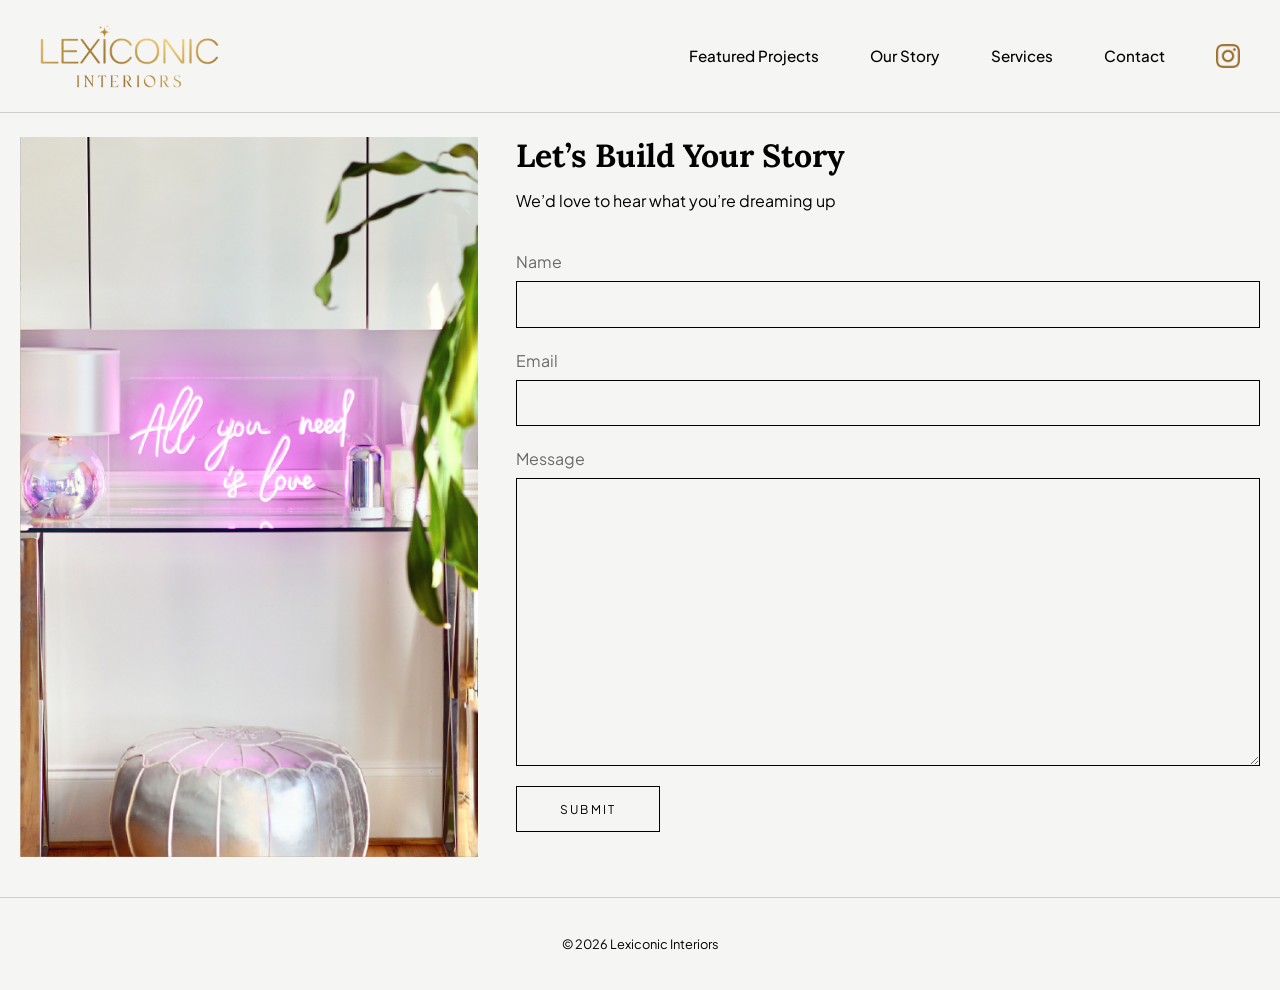
==== commit cde17dd5: "Add full-size photos, gray divider lines, center contact and services" ====
--- a/contact.html
+++ b/contact.html
@@ -14,7 +14,7 @@
 
 <a class="skip-link" href="#main">Skip to main content</a>
 
-<header class="site-header">
+<header class="site-header is-ruled">
   <div class="header-inner">
     <a class="logo" href="index.html"><img src="images/lexiconic-logo.png" alt="Lexiconic Interiors, home" width="180" height="65"></a>
     <nav aria-label="Main">
--- a/css/styles.css
+++ b/css/styles.css
@@ -8,6 +8,7 @@
   --ink: #000;
   --muted: #6b6b6b;
   --line: #000;
+  --rule: #cfcfcf; /* thin gray divider lines (header, footer, project sections) */
   --serif: "Lora", Georgia, "Times New Roman", serif;
   --sans: "Plus Jakarta Sans", system-ui, -apple-system, "Segoe UI", sans-serif;
   --page-max: 1280px;
@@ -100,7 +101,7 @@
 }
 
 .site-header.is-ruled {
-  border-bottom: 1px solid var(--line);
+  border-bottom: 1px solid var(--rule);
 }
 
 .header-inner {
@@ -158,7 +159,7 @@
 /* ---------- Footer ---------- */
 
 .site-footer {
-  border-top: 1px solid var(--line);
+  border-top: 1px solid var(--rule);
   padding: 2.25rem 1.5rem;
   text-align: center;
   font-size: 0.8rem;
@@ -245,7 +246,7 @@
 /* ---------- Our Story ---------- */
 
 .quote-band {
-  border-bottom: 1px solid var(--line);
+  border-bottom: 1px solid var(--rule);
   padding: 2rem 1.5rem;
   text-align: center;
 }
@@ -314,8 +315,14 @@
 /* ---------- Featured Projects ---------- */
 
 .project {
-  border-top: 1px solid var(--line);
+  border-top: 1px solid var(--rule);
   padding: 1.5rem 0 1.75rem;
+}
+
+/* The header already draws a line right above the first project,
+   so skip this one to avoid a doubled (thicker) line. */
+.project:first-of-type {
+  border-top: 0;
 }
 
 .project-inner {
@@ -326,7 +333,7 @@
 
 .project h2 {
   font-size: clamp(1.4rem, 2.6vw, 1.7rem);
-  margin-bottom: 1rem;
+  margin-bottom: 50px;
 }
 
 .project h2 .version {
@@ -413,7 +420,111 @@
   box-shadow: 0 0 0 1px var(--line);
 }
 
+/* ---------- Clickable project photos + popup ---------- */
+
+.carousel-track a {
+  position: relative;
+  display: block;
+  cursor: zoom-in;
+}
+
+.carousel-track a:focus-visible {
+  outline: none;
+}
+
+/* Two-tone ring (white + black) so keyboard focus shows on any photo */
+.carousel-track a:focus-visible::after {
+  content: "";
+  position: absolute;
+  inset: 0;
+  border: 3px solid #fff;
+  box-shadow: inset 0 0 0 2px #000;
+  pointer-events: none;
+}
+
+html.lightbox-open {
+  overflow: hidden;
+}
+
+.lightbox {
+  width: 100%;
+  height: 100%;
+  max-width: none;
+  max-height: none;
+  margin: 0;
+  padding: 0;
+  border: 0;
+  background: transparent;
+  color: #fff;
+}
+
+.lightbox[open] {
+  display: flex;
+  align-items: center;
+  justify-content: center;
+}
+
+.lightbox::backdrop {
+  background: rgba(0, 0, 0, 0.88);
+}
+
+.lightbox img {
+  display: block;
+  width: auto;
+  height: auto;
+  max-width: min(94vw, 1600px);
+  max-height: 88vh;
+  object-fit: contain;
+}
+
+.lightbox img.is-loading {
+  opacity: 0;
+}
+
+.lightbox-close {
+  position: absolute;
+  top: max(1rem, env(safe-area-inset-top));
+  right: max(1rem, env(safe-area-inset-right));
+  width: 2.75rem;
+  height: 2.75rem;
+  display: grid;
+  place-items: center;
+  padding: 0;
+  border: 0;
+  border-radius: 50%;
+  background: rgba(0, 0, 0, 0.6);
+  color: #fff;
+  cursor: pointer;
+}
+
+.lightbox-close:hover {
+  background: #000;
+}
+
+.lightbox-close:focus-visible {
+  outline: 2px solid #fff;
+  outline-offset: 2px;
+}
+
+@media (prefers-reduced-motion: no-preference) {
+  .lightbox img {
+    transition: opacity 0.15s ease;
+  }
+}
+
 /* ---------- Two-column pages (Contact, Services) ---------- */
+
+/* On tall windows the footer stays at the bottom, so the leftover space is
+   split above and below the content instead of all landing under it. */
+main:has(> .split) {
+  display: flex;
+  flex-direction: column;
+}
+
+main:has(> .split) > .split {
+  width: 100%;
+  margin-block: auto;
+}
 
 .split {
   display: grid;
@@ -521,9 +632,42 @@
 /* ---------- Small screens ---------- */
 
 @media (max-width: 760px) {
+  /* Keep the desktop look: logo on the left, links on the right.
+     The links wrap onto a second right-aligned line when space runs out. */
   .header-inner {
-    flex-direction: column;
-    align-items: flex-start;
+    flex-wrap: nowrap;
+    gap: 0.75rem;
+    padding-top: 1rem;
+    padding-bottom: 1rem;
+  }
+
+  .logo {
+    flex: 0 0 auto;
+  }
+
+  .logo img {
+    width: clamp(92px, 26vw, 130px);
+  }
+
+  .site-header nav {
+    flex: 1 1 auto;
+    min-width: 0;
+  }
+
+  .site-header nav ul {
+    justify-content: flex-end;
+    gap: 0.1rem 0.875rem;
+    text-align: right;
+  }
+
+  .site-header nav a {
+    padding: 0.45rem 0;
+    font-size: 0.875rem;
+  }
+
+  .site-header .insta a {
+    padding: 0.35rem;
+    margin: -0.35rem -0.35rem -0.35rem 0;
   }
 
   .tiles {
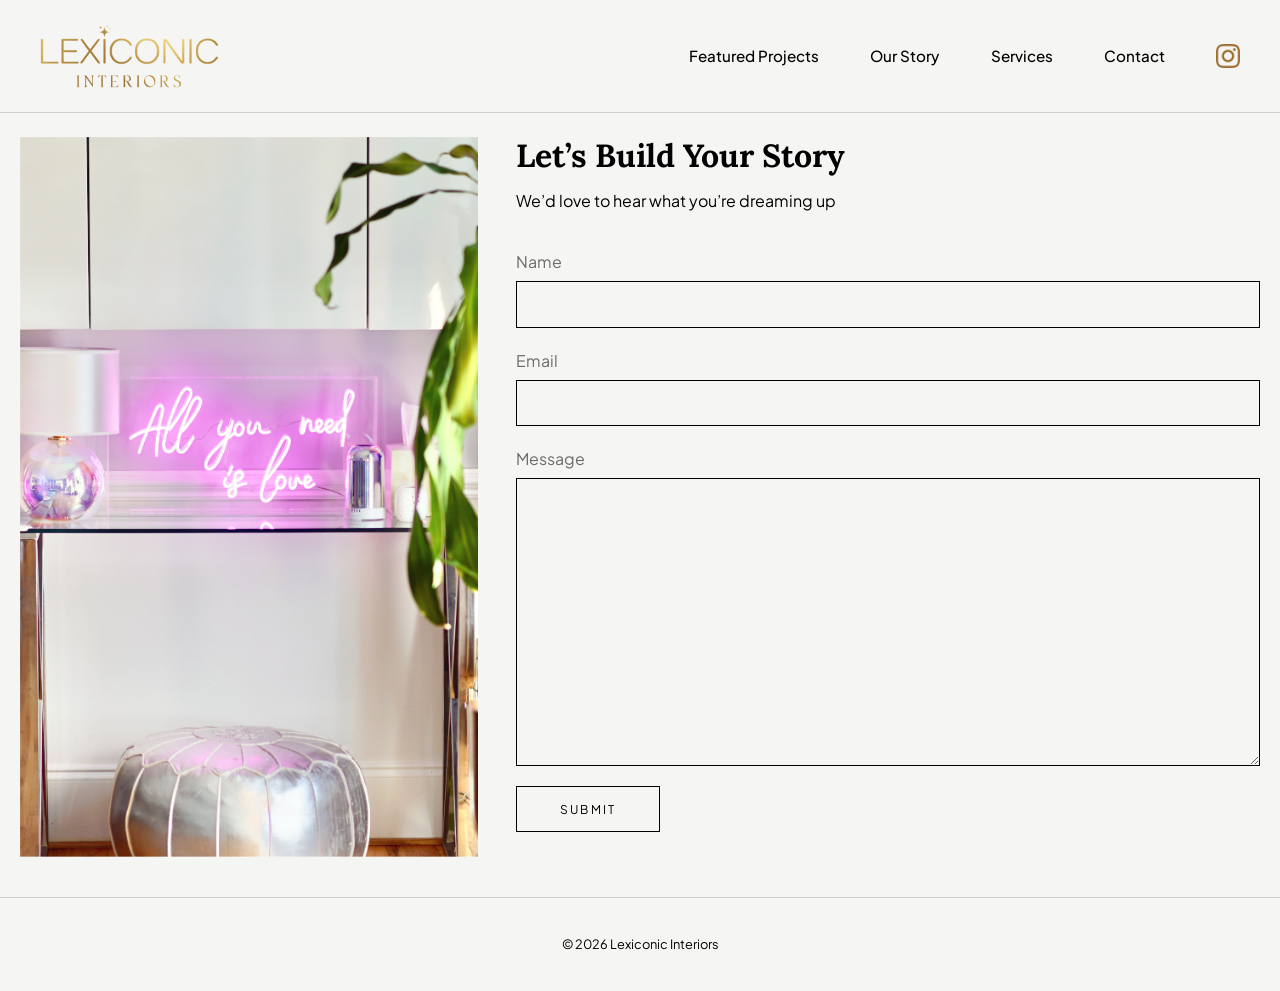
==== commit e58dfa34: "Add stars and a working contact form" ====
--- a/contact.html
+++ b/contact.html
@@ -17,15 +17,18 @@
 <header class="site-header is-ruled">
   <div class="header-inner">
     <a class="logo" href="index.html"><img src="images/lexiconic-logo.png" alt="Lexiconic Interiors, home" width="180" height="65"></a>
-    <nav aria-label="Main">
-      <ul>
-        <li><a href="featured-projects.html">Featured Projects</a></li>
-        <li><a href="our-story.html">Our Story</a></li>
-        <li><a href="services.html">Services</a></li>
-        <li><a href="contact.html" aria-current="page">Contact</a></li>
-        <li class="insta"><a href="https://www.instagram.com/lexiconicinteriors/" target="_blank" rel="noopener"><img src="instagram-gold.png" alt="" width="24" height="24"><span class="visually-hidden">Instagram (opens in a new tab)</span></a></li>
-      </ul>
-    </nav>
+    <div class="header-right">
+      <nav aria-label="Main" id="site-menu">
+        <ul>
+          <li><a href="featured-projects.html">Featured Projects</a></li>
+          <li><a href="our-story.html">Our Story</a></li>
+          <li><a href="services.html">Services</a></li>
+          <li><a href="contact.html" aria-current="page">Contact</a></li>
+        </ul>
+      </nav>
+      <a class="insta-link" href="https://www.instagram.com/lexiconicinteriors/" target="_blank" rel="noopener"><img src="instagram-gold.png" alt="" width="24" height="24"><span class="visually-hidden">Instagram (opens in a new tab)</span></a>
+      <button class="menu-toggle" type="button" aria-expanded="false" aria-controls="site-menu" aria-label="Menu"><svg class="icon-open" width="24" height="24" viewBox="0 0 24 24" aria-hidden="true" focusable="false"><path d="M3 6h18M3 12h18M3 18h18" fill="none" stroke="currentColor" stroke-width="1.75" stroke-linecap="round"/></svg><svg class="icon-close" width="24" height="24" viewBox="0 0 24 24" aria-hidden="true" focusable="false"><path d="M5 5l14 14M19 5L5 19" fill="none" stroke="currentColor" stroke-width="1.75" stroke-linecap="round"/></svg></button>
+    </div>
   </div>
 </header>
 
@@ -41,11 +44,13 @@
       <p class="lede">We’d love to hear what you’re dreaming up</p>
 
       <!--
-        This form opens the visitor's email app with their message ready to send
-        to info@lexiconicinteriors.com (see js/main.js). To change the address,
-        update it here and in js/main.js.
+        Messages are sent by FormSubmit (formsubmit.co) to the address in the
+        form's action below. To change where they go, change that address.
       -->
-      <form id="contact-form" action="mailto:info@lexiconicinteriors.com" method="post" enctype="text/plain">
+      <form id="contact-form" action="https://formsubmit.co/lexiconicinteriors@gmail.com" method="POST">
+        <input type="hidden" name="_subject" value="New message from the Lexiconic Interiors website">
+        <input type="hidden" name="_template" value="table">
+        <input type="text" name="_honey" class="hp" tabindex="-1" autocomplete="off" aria-hidden="true">
         <div class="field">
           <label for="name">Name</label>
           <input id="name" name="name" type="text" autocomplete="name" required>
--- a/css/styles.css
+++ b/css/styles.css
@@ -97,6 +97,8 @@
 /* ---------- Header ---------- */
 
 .site-header {
+  position: relative;
+  z-index: 10;
   background: var(--bg);
 }
 
@@ -121,6 +123,12 @@
   height: auto;
 }
 
+.header-right {
+  display: flex;
+  align-items: center;
+  gap: clamp(1.25rem, 4vw, 3.5rem);
+}
+
 .site-header nav ul {
   display: flex;
   align-items: center;
@@ -144,16 +152,41 @@
   border-bottom-color: var(--ink);
 }
 
-.site-header .insta a {
-  display: block;
-  padding: 0;
-  border-bottom: 0;
-}
-
-.site-header .insta img {
+.site-header .insta-link {
+  display: block;
+  flex: 0 0 auto;
+}
+
+.site-header .insta-link img {
   display: block;
   width: 24px;
   height: 24px;
+}
+
+/* Menu button: only shown on phones */
+.menu-toggle {
+  display: none;
+  place-items: center;
+  width: 2.75rem;
+  height: 2.75rem;
+  padding: 0;
+  border: 0;
+  background: transparent;
+  color: var(--ink);
+  cursor: pointer;
+}
+
+.menu-toggle svg {
+  display: block;
+}
+
+.menu-toggle .icon-close,
+.menu-toggle[aria-expanded="true"] .icon-open {
+  display: none;
+}
+
+.menu-toggle[aria-expanded="true"] .icon-close {
+  display: block;
 }
 
 /* ---------- Footer ---------- */
@@ -180,14 +213,23 @@
 }
 
 .intro {
+  /* The stars scale with the heading, so they stay in proportion at every screen size */
+  --intro-heading: clamp(1.6rem, 3vw, 2rem);
   max-width: 780px;
   margin: 0 auto;
   padding: 3.5rem 1.5rem 3rem;
   text-align: center;
 }
 
+.intro-stars {
+  display: block;
+  width: auto;
+  height: calc(var(--intro-heading) * 1.75);
+  margin: 0 auto calc(var(--intro-heading) * 0.45);
+}
+
 .intro h1 {
-  font-size: clamp(1.6rem, 3vw, 2rem);
+  font-size: var(--intro-heading);
   margin-bottom: 1.5rem;
 }
 
@@ -247,7 +289,7 @@
 
 .quote-band {
   border-bottom: 1px solid var(--rule);
-  padding: 2rem 1.5rem;
+  padding: 3.25rem 1.5rem;
   text-align: center;
 }
 
@@ -410,14 +452,17 @@
   visibility: visible;
 }
 
+/* Left arrow: same chevron as the right arrow, on a page-colored circle so it
+   stays readable over the photos. z-index keeps it above the clickable photos. */
 .carousel-btn.prev {
   position: absolute;
-  left: 0.25rem;
+  left: 0.5rem;
   top: 50%;
+  z-index: 2;
   transform: translateY(-50%);
   border-radius: 50%;
   background: var(--bg);
-  box-shadow: 0 0 0 1px var(--line);
+  box-shadow: 0 1px 6px rgba(0, 0, 0, 0.28);
 }
 
 /* ---------- Clickable project photos + popup ---------- */
@@ -629,16 +674,39 @@
   font-size: 0.9rem;
 }
 
+.form-status.is-error {
+  color: #9b1c1c;
+}
+
+.form-status a {
+  color: inherit;
+}
+
+.button[disabled] {
+  opacity: 0.6;
+  cursor: default;
+}
+
+.button[disabled]:hover {
+  background: transparent;
+  color: var(--ink);
+}
+
+/* Hidden spam trap: real visitors never see or fill this in */
+.hp {
+  display: none;
+}
+
 /* ---------- Small screens ---------- */
 
 @media (max-width: 760px) {
-  /* Keep the desktop look: logo on the left, links on the right.
-     The links wrap onto a second right-aligned line when space runs out. */
+  /* Logo on the left; Instagram + menu button on the right.
+     The links live in a dropdown that the menu button opens. */
   .header-inner {
     flex-wrap: nowrap;
     gap: 0.75rem;
-    padding-top: 1rem;
-    padding-bottom: 1rem;
+    padding-top: 0.75rem;
+    padding-bottom: 0.75rem;
   }
 
   .logo {
@@ -646,28 +714,59 @@
   }
 
   .logo img {
-    width: clamp(92px, 26vw, 130px);
+    width: clamp(100px, 28vw, 140px);
+  }
+
+  .header-right {
+    gap: 0;
+    margin-left: auto;
+  }
+
+  .site-header .insta-link {
+    padding: 0.6rem;
+  }
+
+  .menu-toggle {
+    display: grid;
+    margin-right: -0.5rem;
   }
 
   .site-header nav {
-    flex: 1 1 auto;
-    min-width: 0;
+    display: none;
+    position: absolute;
+    top: 100%;
+    left: 0;
+    right: 0;
+    background: var(--bg);
+    border-top: 1px solid var(--rule);
+    border-bottom: 1px solid var(--rule);
+    box-shadow: 0 14px 24px -14px rgba(0, 0, 0, 0.2);
+  }
+
+  .site-header.menu-open nav {
+    display: block;
   }
 
   .site-header nav ul {
-    justify-content: flex-end;
-    gap: 0.1rem 0.875rem;
-    text-align: right;
+    flex-direction: column;
+    align-items: stretch;
+    flex-wrap: nowrap;
+    gap: 0;
+  }
+
+  .site-header nav li + li {
+    border-top: 1px solid var(--rule);
   }
 
   .site-header nav a {
-    padding: 0.45rem 0;
-    font-size: 0.875rem;
-  }
-
-  .site-header .insta a {
-    padding: 0.35rem;
-    margin: -0.35rem -0.35rem -0.35rem 0;
+    display: block;
+    padding: 1rem var(--gutter);
+    font-size: 1rem;
+    border-bottom: 0;
+  }
+
+  .site-header nav a[aria-current="page"] {
+    font-weight: 600;
   }
 
   .tiles {
@@ -693,9 +792,15 @@
     grid-template-columns: 1fr;
   }
 
+  /* Show the whole Contact photo (it is a tall portrait), not a cropped band */
   .split.contact figure {
     min-height: 0;
-    aspect-ratio: 4 / 3;
+    max-width: 440px;
+    margin: 0 auto;
+  }
+
+  .split.contact figure img {
+    height: auto;
   }
 
   .split.services figure {
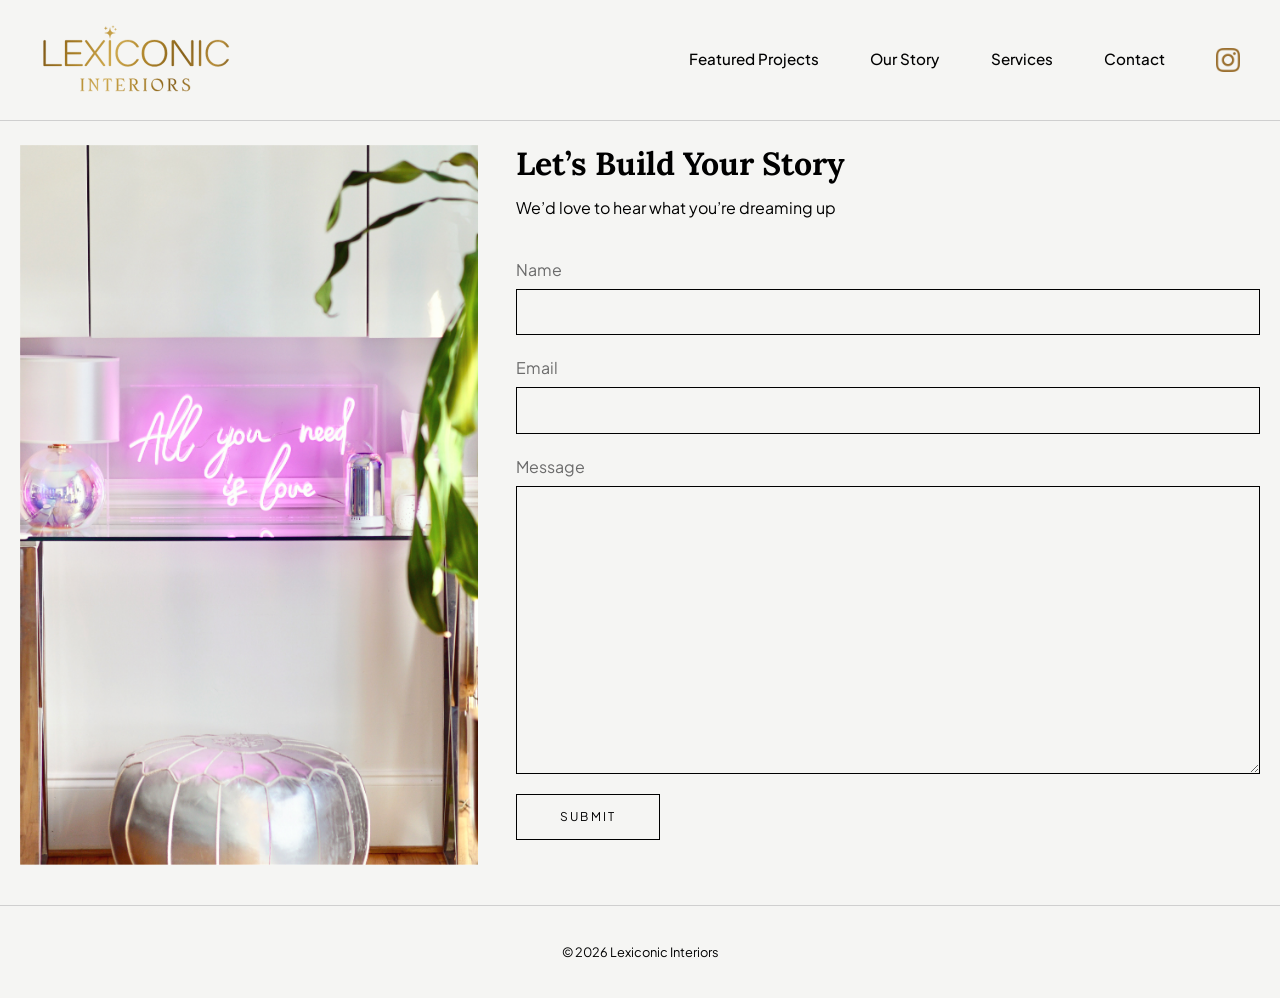
==== commit bbc210f2: "Slightly smaller logo, nudged up 2px" ====
--- a/contact.html
+++ b/contact.html
@@ -16,7 +16,7 @@
 
 <header class="site-header is-ruled">
   <div class="header-inner">
-    <a class="logo" href="index.html"><img src="images/lexiconic-logo.png" alt="Lexiconic Interiors, home" width="180" height="65"></a>
+    <a class="logo" href="index.html"><img src="images/lexiconic-logo.svg" alt="Lexiconic Interiors, home" width="251" height="94"></a>
     <div class="header-right">
       <nav aria-label="Main" id="site-menu">
         <ul>
--- a/css/styles.css
+++ b/css/styles.css
@@ -119,7 +119,9 @@
 
 .logo img {
   display: block;
-  width: clamp(120px, 14vw, 180px);
+  position: relative;
+  top: -2px; /* nudged up so the logo looks centered in the header */
+  width: clamp(140px, 15vw, 196px);
   height: auto;
 }
 
@@ -224,7 +226,7 @@
 .intro-stars {
   display: block;
   width: auto;
-  height: calc(var(--intro-heading) * 1.75);
+  height: calc(var(--intro-heading) * 1.5);
   margin: 0 auto calc(var(--intro-heading) * 0.45);
 }
 
@@ -388,6 +390,20 @@
   max-width: 120ch;
   margin: 1rem 0 0;
   font-size: 0.95rem;
+}
+
+.project p.project-link {
+  margin-top: 0.6rem;
+}
+
+.project-link a {
+  text-decoration: underline;
+  text-decoration-thickness: 1px;
+  text-underline-offset: 3px;
+}
+
+.project-link a:hover {
+  text-decoration-thickness: 2px;
 }
 
 .project .coming-soon {
@@ -714,7 +730,7 @@
   }
 
   .logo img {
-    width: clamp(100px, 28vw, 140px);
+    width: clamp(106px, 30vw, 146px);
   }
 
   .header-right {
